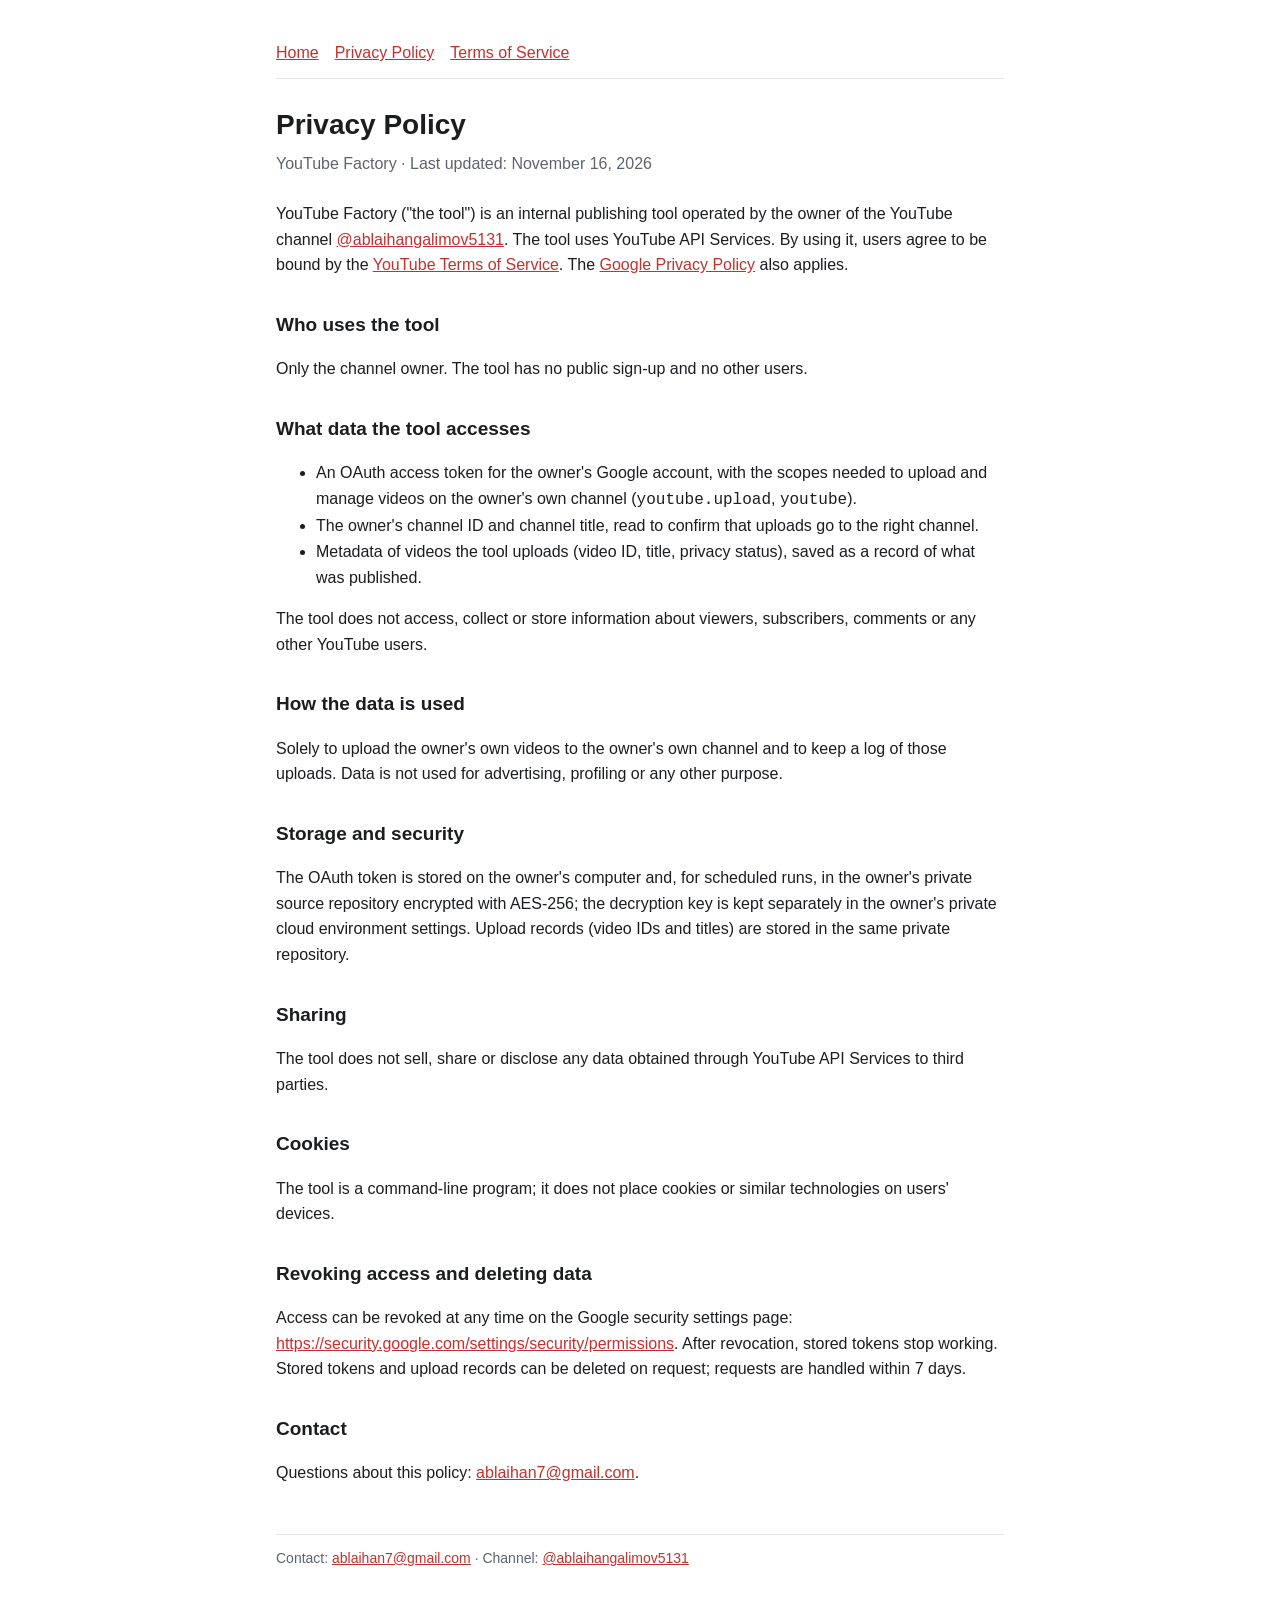
==== privacy.html @ 893e0849 "Сайт YouTube Factory для аудита YouTube API: главная, политика, условия Co-Authored-By: Claude Opus " ====
<!doctype html><html lang="en"><head><meta charset="utf-8"><meta name="viewport" content="width=device-width,initial-scale=1"><title>Privacy Policy — YouTube Factory</title><link rel="stylesheet" href="style.css"></head><body><main><nav><a href="index.html">Home</a><a href="privacy.html">Privacy Policy</a><a href="terms.html">Terms of Service</a></nav>
<h1>Privacy Policy</h1>
<p class="sub">YouTube Factory · Last updated: November 16, 2026</p>
<p>YouTube Factory ("the tool") is an internal publishing tool operated by the owner of the YouTube channel <a href="https://www.youtube.com/@ablaihangalimov5131">@ablaihangalimov5131</a>. The tool uses YouTube API Services. By using it, users agree to be bound by the <a href="https://www.youtube.com/t/terms">YouTube Terms of Service</a>. The <a href="https://policies.google.com/privacy">Google Privacy Policy</a> also applies.</p>
<h2>Who uses the tool</h2>
<p>Only the channel owner. The tool has no public sign-up and no other users.</p>
<h2>What data the tool accesses</h2>
<ul>
<li>An OAuth access token for the owner's Google account, with the scopes needed to upload and manage videos on the owner's own channel (<code>youtube.upload</code>, <code>youtube</code>).</li>
<li>The owner's channel ID and channel title, read to confirm that uploads go to the right channel.</li>
<li>Metadata of videos the tool uploads (video ID, title, privacy status), saved as a record of what was published.</li>
</ul>
<p>The tool does not access, collect or store information about viewers, subscribers, comments or any other YouTube users.</p>
<h2>How the data is used</h2>
<p>Solely to upload the owner's own videos to the owner's own channel and to keep a log of those uploads. Data is not used for advertising, profiling or any other purpose.</p>
<h2>Storage and security</h2>
<p>The OAuth token is stored on the owner's computer and, for scheduled runs, in the owner's private source repository encrypted with AES-256; the decryption key is kept separately in the owner's private cloud environment settings. Upload records (video IDs and titles) are stored in the same private repository.</p>
<h2>Sharing</h2>
<p>The tool does not sell, share or disclose any data obtained through YouTube API Services to third parties.</p>
<h2>Cookies</h2>
<p>The tool is a command-line program; it does not place cookies or similar technologies on users' devices.</p>
<h2>Revoking access and deleting data</h2>
<p>Access can be revoked at any time on the Google security settings page: <a href="https://security.google.com/settings/security/permissions">https://security.google.com/settings/security/permissions</a>. After revocation, stored tokens stop working. Stored tokens and upload records can be deleted on request; requests are handled within 7 days.</p>
<h2>Contact</h2>
<p>Questions about this policy: <a href="mailto:ablaihan7@gmail.com">ablaihan7@gmail.com</a>.</p>
<footer>Contact: <a href="mailto:ablaihan7@gmail.com">ablaihan7@gmail.com</a> · Channel: <a href="https://www.youtube.com/@ablaihangalimov5131">@ablaihangalimov5131</a></footer>
</main></body></html>
---- style.css ----
:root{--bg:#fff;--fg:#1b1d21;--muted:#5d6470;--accent:#c4302b;--line:#e4e6ea}
@media (prefers-color-scheme:dark){:root{--bg:#141518;--fg:#e9eaee;--muted:#a3a8b3;--accent:#ff5a52;--line:#2a2d33}}
*{box-sizing:border-box}body{margin:0;background:var(--bg);color:var(--fg);font:16px/1.6 -apple-system,BlinkMacSystemFont,"Segoe UI",Roboto,sans-serif}
main{max-width:760px;margin:0 auto;padding:40px 16px 64px}h1{font-size:28px;margin:0 0 4px}h2{font-size:19px;margin:32px 0 8px}
.sub{color:var(--muted);margin:0 0 24px}a{color:var(--accent)}nav{display:flex;gap:16px;flex-wrap:wrap;border-bottom:1px solid var(--line);padding-bottom:12px;margin-bottom:24px}
footer{margin-top:48px;padding-top:12px;border-top:1px solid var(--line);color:var(--muted);font-size:14px}
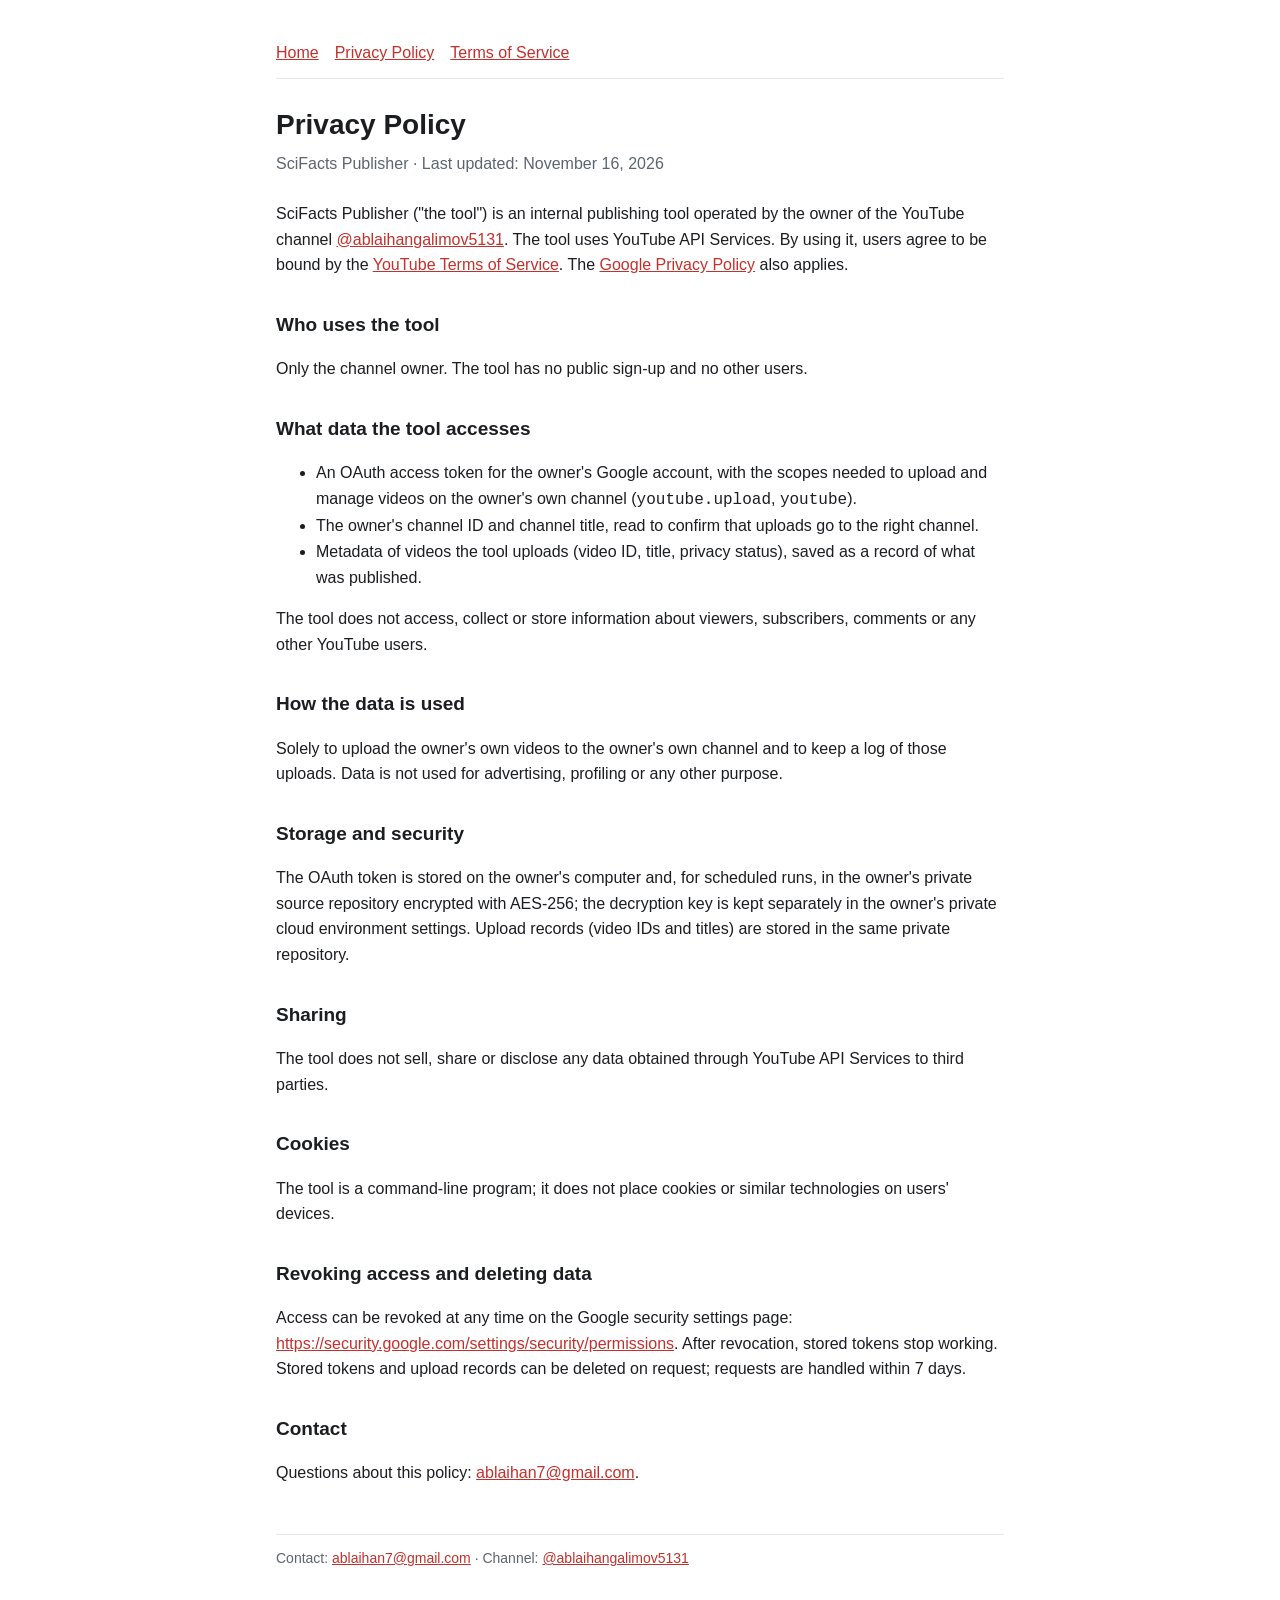
==== commit ced8e203: "Переименование приложения в SciFacts Publisher (слово YouTube в названии запрещено правилами API) Co" ====
--- a/privacy.html
+++ b/privacy.html
@@ -1,7 +1,7 @@
-<!doctype html><html lang="en"><head><meta charset="utf-8"><meta name="viewport" content="width=device-width,initial-scale=1"><title>Privacy Policy — YouTube Factory</title><link rel="stylesheet" href="style.css"></head><body><main><nav><a href="index.html">Home</a><a href="privacy.html">Privacy Policy</a><a href="terms.html">Terms of Service</a></nav>
+<!doctype html><html lang="en"><head><meta charset="utf-8"><meta name="viewport" content="width=device-width,initial-scale=1"><title>Privacy Policy — SciFacts Publisher</title><link rel="stylesheet" href="style.css"></head><body><main><nav><a href="index.html">Home</a><a href="privacy.html">Privacy Policy</a><a href="terms.html">Terms of Service</a></nav>
 <h1>Privacy Policy</h1>
-<p class="sub">YouTube Factory · Last updated: November 16, 2026</p>
-<p>YouTube Factory ("the tool") is an internal publishing tool operated by the owner of the YouTube channel <a href="https://www.youtube.com/@ablaihangalimov5131">@ablaihangalimov5131</a>. The tool uses YouTube API Services. By using it, users agree to be bound by the <a href="https://www.youtube.com/t/terms">YouTube Terms of Service</a>. The <a href="https://policies.google.com/privacy">Google Privacy Policy</a> also applies.</p>
+<p class="sub">SciFacts Publisher · Last updated: November 16, 2026</p>
+<p>SciFacts Publisher ("the tool") is an internal publishing tool operated by the owner of the YouTube channel <a href="https://www.youtube.com/@ablaihangalimov5131">@ablaihangalimov5131</a>. The tool uses YouTube API Services. By using it, users agree to be bound by the <a href="https://www.youtube.com/t/terms">YouTube Terms of Service</a>. The <a href="https://policies.google.com/privacy">Google Privacy Policy</a> also applies.</p>
 <h2>Who uses the tool</h2>
 <p>Only the channel owner. The tool has no public sign-up and no other users.</p>
 <h2>What data the tool accesses</h2>
